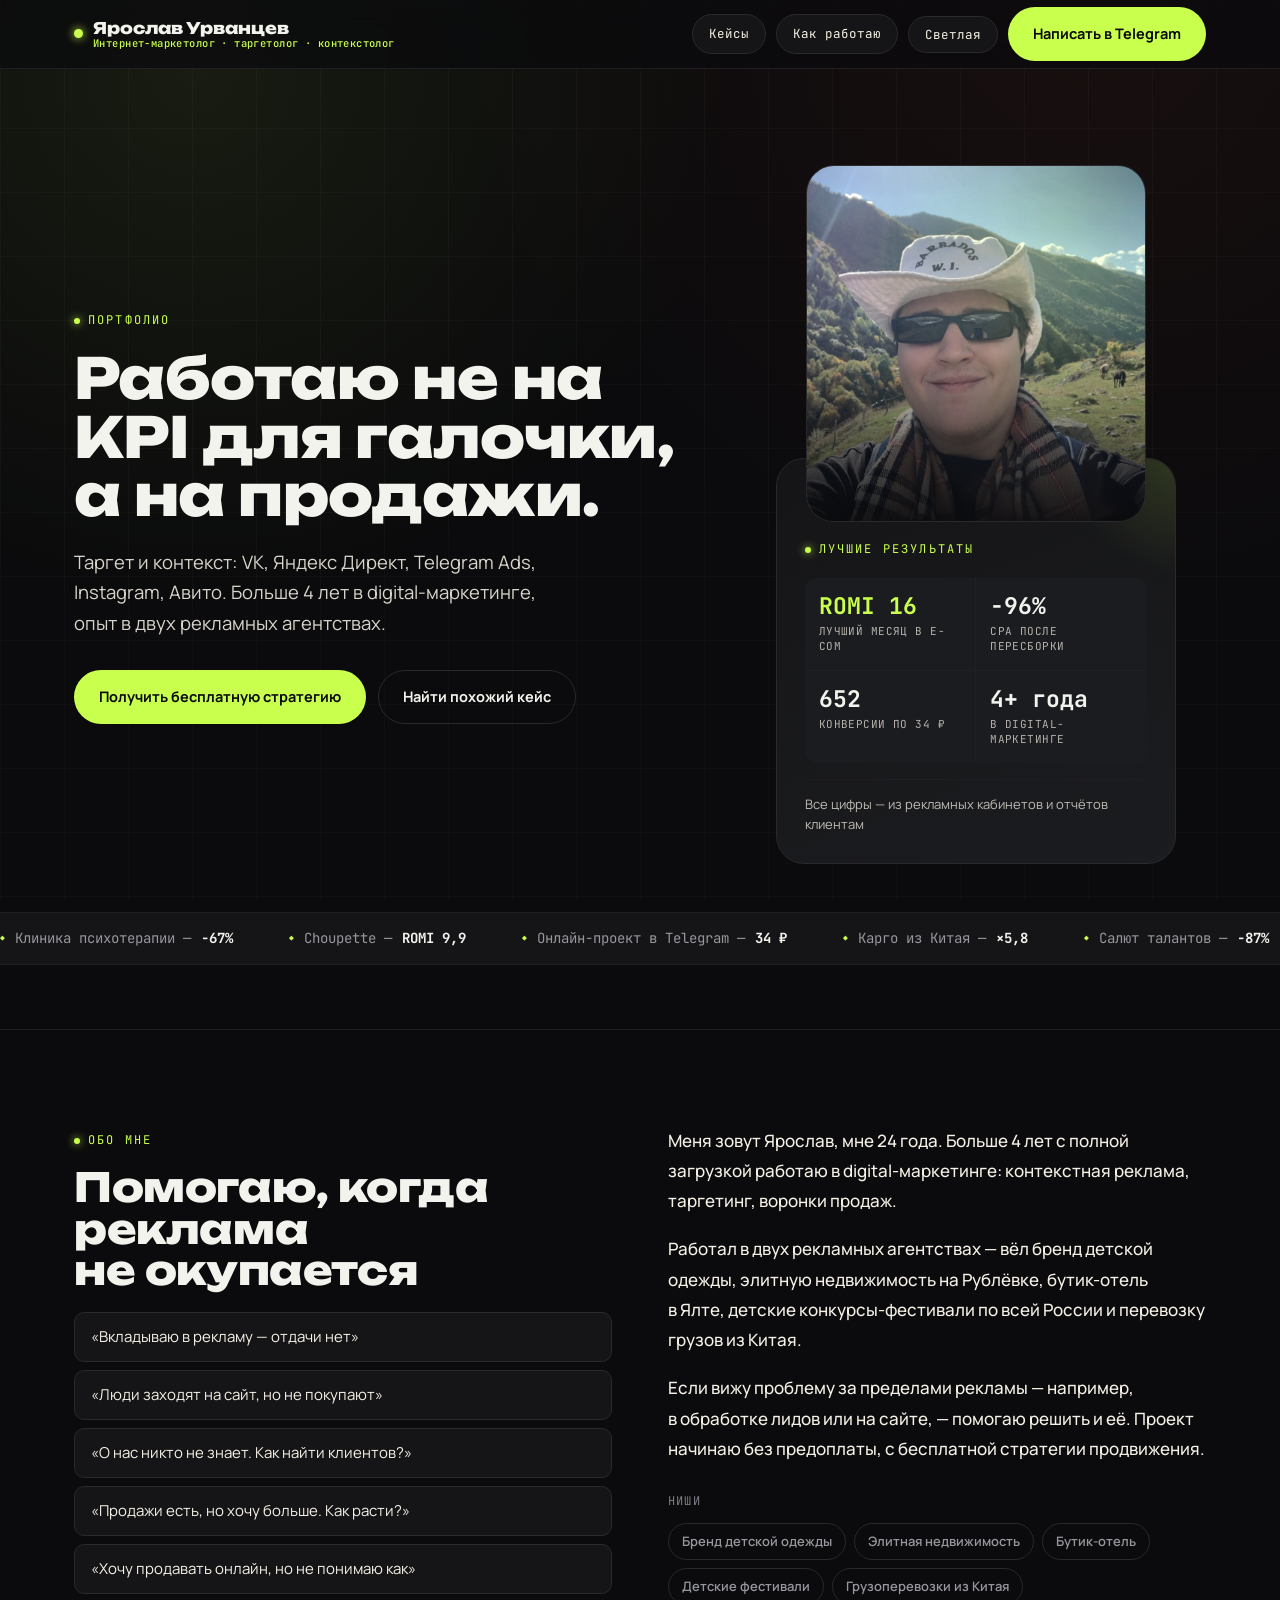
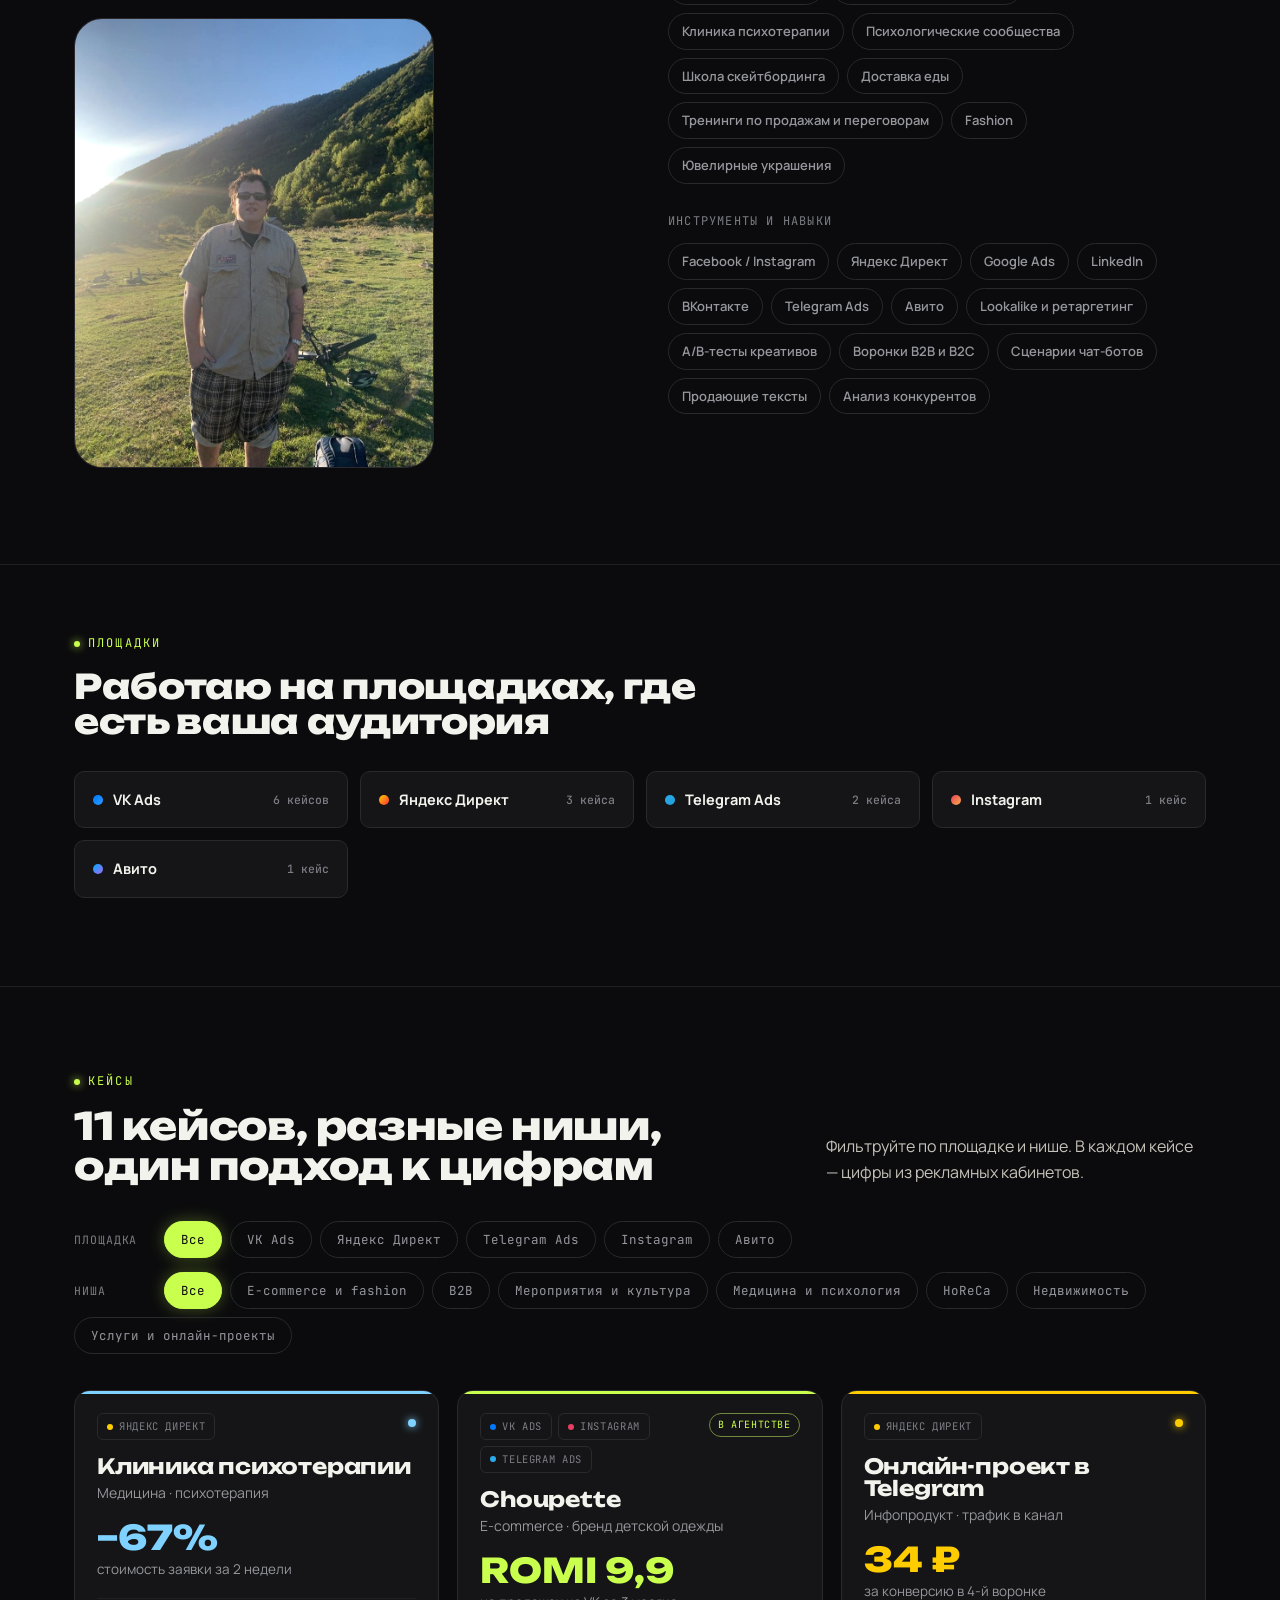
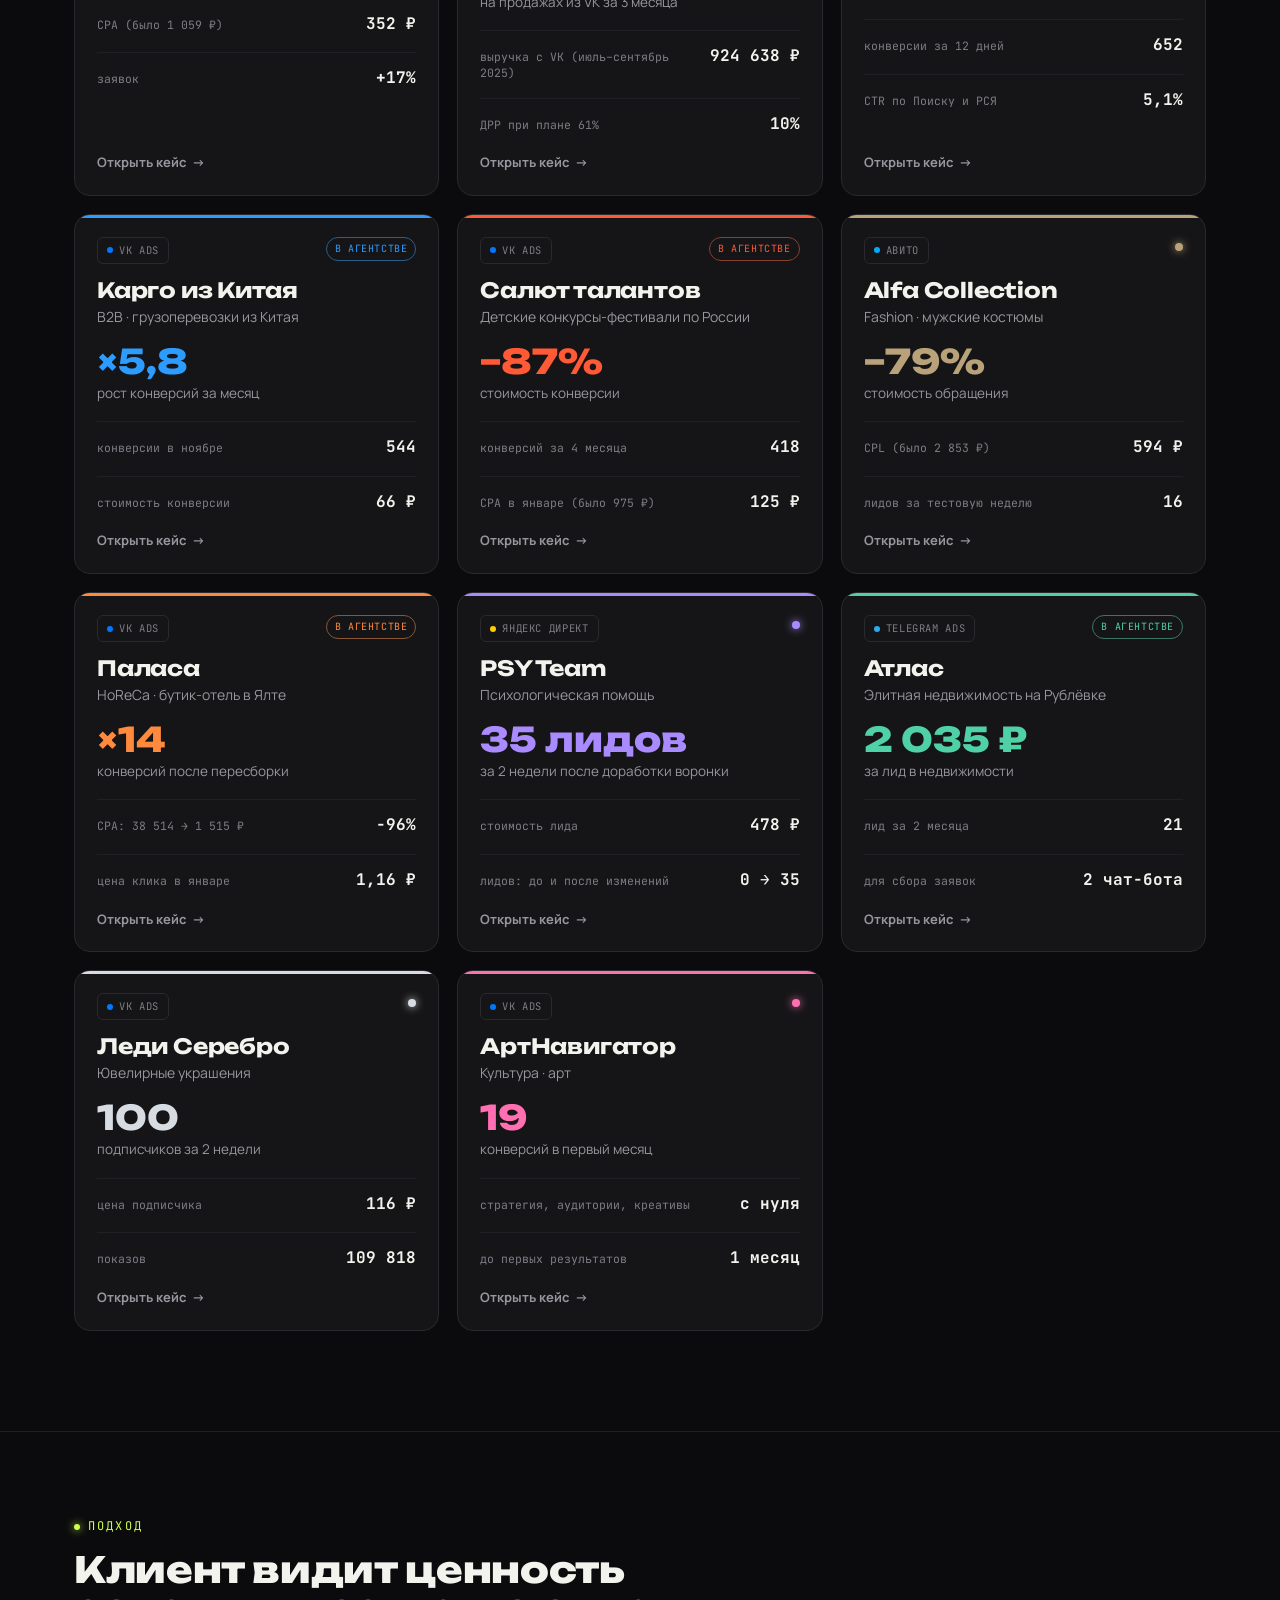
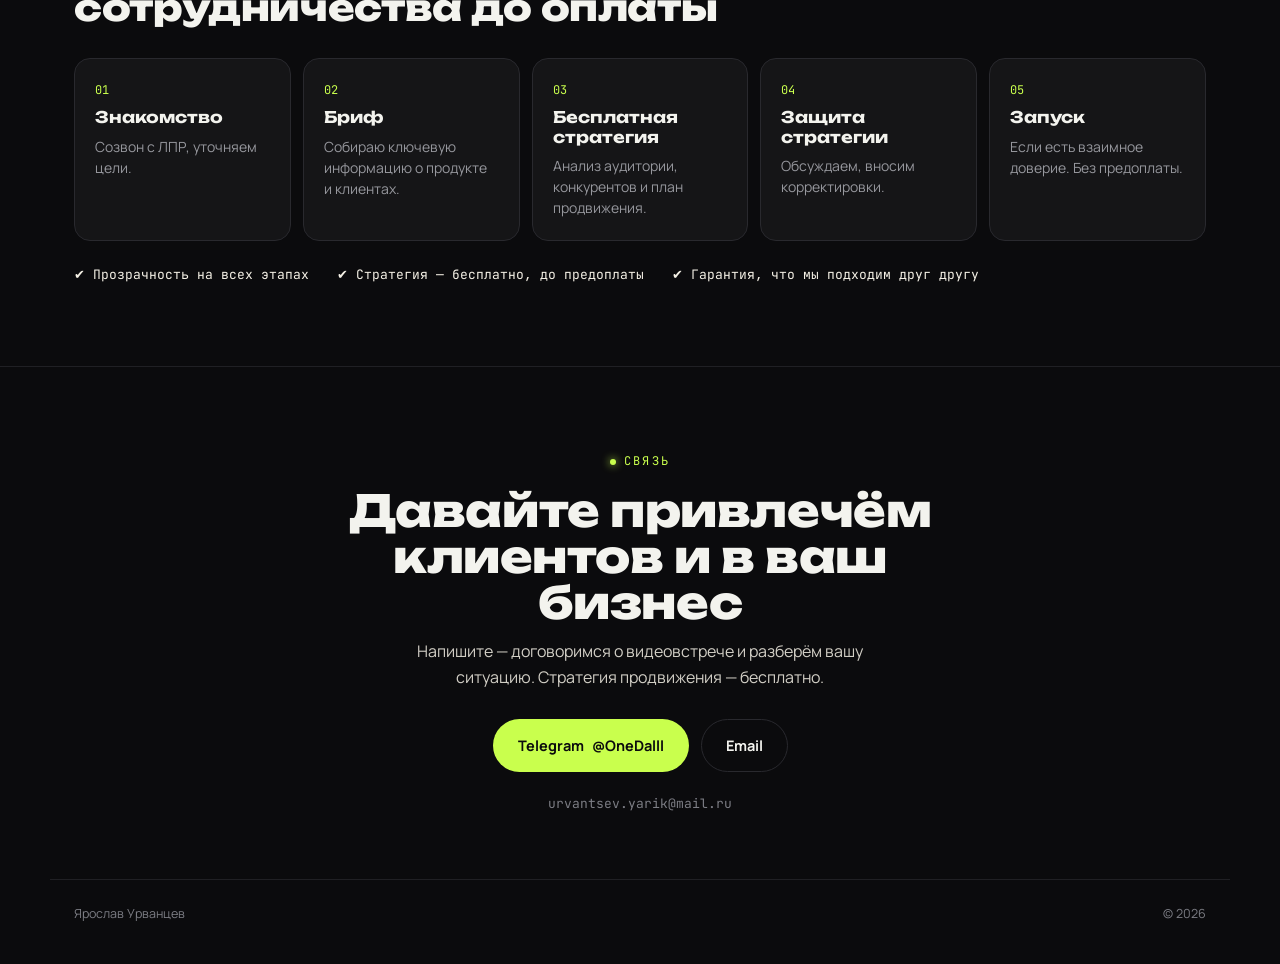
==== index.html @ d3ba94da "Add files via upload" ====
<!doctype html>
<html lang="ru">
<head>
<meta charset="utf-8">
<meta name="viewport" content="width=device-width, initial-scale=1">
<title>Таргетолог — портфолио</title>
<meta name="description" content="Портфолио таргетолога: кейсы в VK Ads, Яндекс Директ, Telegram Ads, Instagram и Авито.">
<link rel="preconnect" href="https://fonts.googleapis.com">
<link rel="preconnect" href="https://fonts.gstatic.com" crossorigin>
<link href="https://fonts.googleapis.com/css2?family=Unbounded:wght@600;700;800&family=Manrope:wght@400;500;600;700;800&family=JetBrains+Mono:wght@400;500;700&display=swap" rel="stylesheet">
<link rel="stylesheet" href="css/style.css">
<script>try{var t=localStorage.getItem("theme");if(t)document.documentElement.dataset.theme=t}catch(e){}</script>
</head>
<body>

<header class="site-header">
  <div class="container">
    <a class="brand" href="index.html">
      <span class="brand-dot"></span>
      <span class="brand-text"><span data-site="name"></span><span class="brand-tagline" data-site="tagline"></span></span>
    </a>
    <div class="header-actions">
      <a class="nav-link" href="#cases">Кейсы</a>
      <a class="nav-link" href="#process">Как работаю</a>
      <a class="icon-link" data-link="instagram" target="_blank" rel="noopener" aria-label="Instagram">
        <svg width="18" height="18" viewBox="0 0 24 24" fill="none"><rect x="2" y="2" width="20" height="20" rx="6" stroke="currentColor" stroke-width="1.8"/><circle cx="12" cy="12" r="4.2" stroke="currentColor" stroke-width="1.8"/><circle cx="17.4" cy="6.6" r="1.1" fill="currentColor"/></svg>
      </a>
      <button class="pill-btn" data-theme-toggle aria-label="Сменить тему">Светлая</button>
      <a class="btn btn-primary header-cta" data-link="telegram" target="_blank" rel="noopener">Написать в Telegram</a>
    </div>
  </div>
</header>

<section class="hero">
  <div class="container hero-grid">
    <div>
      <span class="eyebrow">Портфолио</span>
      <h1 class="hero-title" id="heroTitle"></h1>
      <p class="hero-sub" data-site="heroSub"></p>
      <div class="hero-ctas">
        <a class="btn btn-primary" data-link="telegram" target="_blank" rel="noopener">Получить бесплатную стратегию</a>
        <a class="btn btn-ghost" href="#cases">Найти похожий кейс</a>
      </div>
    </div>
    <div class="hero-visual" id="heroVisual">
      <div class="photo-frame" id="photoFrame"></div>
      <div class="tilt-card" id="tiltCard">
        <span class="eyebrow">Лучшие результаты</span>
        <div class="tilt-rows" id="tiltRows"></div>
        <p class="tilt-caption" data-site="statsCaption"></p>
      </div>
    </div>
  </div>
  <div class="ticker-wrap"><div class="ticker-track" id="tickerTrack"></div></div>
</section>

<section class="about" id="about">
  <div class="container about-grid">
    <div>
      <span class="eyebrow">Обо мне</span>
      <h2 data-site="aboutTitle"></h2>
      <ul class="pain-list" id="painList"></ul>
      <div class="about-photo" id="aboutPhoto"></div>
    </div>
    <div>
      <div class="about-body" id="aboutBody"></div>
      <div class="tag-group">
        <div class="tag-group-title">Ниши</div>
        <div class="tag-list" id="nicheTags"></div>
      </div>
      <div class="tag-group">
        <div class="tag-group-title">Инструменты и навыки</div>
        <div class="tag-list" id="skillTags"></div>
      </div>
    </div>
  </div>
</section>

<section class="platforms" id="platforms">
  <div class="container">
    <span class="eyebrow">Площадки</span>
    <h2>Работаю на площадках, где есть ваша аудитория</h2>
    <div class="platform-grid" id="platformGrid"></div>
  </div>
</section>

<section class="cases" id="cases">
  <div class="container">
    <div class="cases-head">
      <div>
        <span class="eyebrow">Кейсы</span>
        <h2 id="casesTitle"></h2>
      </div>
      <p class="cases-sub">Фильтруйте по площадке и нише. В каждом кейсе — цифры из рекламных кабинетов.</p>
    </div>
    <div class="filter-block">
      <div class="filters" id="platformFilters"></div>
      <div class="filters" id="nicheFilters"></div>
    </div>
    <div class="case-grid" id="caseGrid"></div>
  </div>
</section>

<section class="process" id="process">
  <div class="container">
    <span class="eyebrow">Подход</span>
    <h2>Клиент видит ценность сотрудничества до оплаты</h2>
    <ol class="process-list" id="processList"></ol>
    <div class="process-why">
      <span>✔ Прозрачность на всех этапах</span>
      <span>✔ Стратегия — бесплатно, до предоплаты</span>
      <span>✔ Гарантия, что мы подходим друг другу</span>
    </div>
  </div>
</section>

<footer class="site-footer" id="contact">
  <div class="container footer-inner">
    <span class="eyebrow">Связь</span>
    <h2>Давайте привлечём клиентов и в ваш бизнес</h2>
    <p class="footer-sub">Напишите — договоримся о видеовстрече и разберём вашу ситуацию. Стратегия продвижения — бесплатно.</p>
    <div class="footer-ctas">
      <a class="btn btn-primary" data-link="telegram" target="_blank" rel="noopener">Telegram <span data-site="telegramHandle"></span></a>
      <a class="btn btn-ghost" data-link="email">Email</a>
      <a class="btn btn-ghost" data-link="instagram" target="_blank" rel="noopener">Instagram</a>
    </div>
    <p class="footer-note" data-site="email"></p>
  </div>
  <div class="container footer-bottom"><span data-site="name"></span><span>© <span data-year></span></span></div>
</footer>

<script src="js/cases.js"></script>
<script src="js/common.js"></script>
<script src="js/main.js"></script>
</body>
</html>
---- css/style.css ----
/* ============================================================
   Токены. Тёмная тема по умолчанию, светлая — [data-theme="light"]
   ============================================================ */
:root {
  --bg: #0B0B0D;
  --bg-elev: #151517;
  --bg-elev-2: #1B1C1F;
  --line: #29292E;
  --line-soft: #202024;
  --text: #F3F3EE;
  --text-warm: #F5F1E6;
  --text-dim: #96979D;
  --text-faint: #7C7D84;
  --lime: #C9FF4D;
  --on-lime: #0B0B0D;
  --coral: #FF5A35;
  --case-accent: var(--lime);
  --grid-line: rgba(255,255,255,.025);
  --glow-a: rgba(201,255,77,.07);
  --glow-b: rgba(255,90,53,.06);
  --header-bg: rgba(11,11,13,.72);
  --photo-fade: rgba(11,11,13,.94);

  --font-display: "Unbounded", "Arial Black", sans-serif;
  --font-body: "Manrope", "Segoe UI", sans-serif;
  --font-mono: "JetBrains Mono", ui-monospace, Consolas, monospace;
  --radius-s: 10px; --radius-m: 16px; --radius-l: 28px;
  --container: 1180px;
}
:root[data-theme="light"] {
  --bg: #F4F3EE;
  --bg-elev: #FFFFFF;
  --bg-elev-2: #F0EFE9;
  --line: #DCDBD3;
  --line-soft: #E6E5DE;
  --text: #111113;
  --text-warm: #26251F;
  --text-dim: #5E5F65;
  --text-faint: #6E6F75;
  --lime: #4E7A00;
  --on-lime: #FFFFFF;
  --grid-line: rgba(0,0,0,.035);
  --glow-a: rgba(120,180,0,.10);
  --glow-b: rgba(255,90,53,.07);
  --header-bg: rgba(244,243,238,.8);
  --photo-fade: rgba(244,243,238,.9);
}

* { box-sizing: border-box; margin: 0; padding: 0; }
html { scroll-behavior: smooth; }
body {
  background: var(--bg); color: var(--text);
  font-family: var(--font-body); font-size: 16px; line-height: 1.6;
  -webkit-font-smoothing: antialiased; overflow-x: hidden;
}
body::before {
  content: ""; position: fixed; inset: 0; pointer-events: none; z-index: 0;
  background-image:
    radial-gradient(circle at 15% 8%, var(--glow-a), transparent 40%),
    radial-gradient(circle at 85% 0%, var(--glow-b), transparent 45%),
    linear-gradient(var(--grid-line) 1px, transparent 1px),
    linear-gradient(90deg, var(--grid-line) 1px, transparent 1px);
  background-size: auto, auto, 64px 64px, 64px 64px;
}
a { color: inherit; text-decoration: none; }
ul { list-style: none; }
img { max-width: 100%; display: block; }
button { font-family: inherit; cursor: pointer; }
.container { max-width: var(--container); margin: 0 auto; padding: 0 24px; position: relative; z-index: 1; }

.eyebrow {
  font-family: var(--font-mono); font-size: 12px; letter-spacing: .18em; text-transform: uppercase;
  color: var(--case-accent); display: inline-flex; align-items: center; gap: 8px;
}
.eyebrow::before {
  content: ""; width: 6px; height: 6px; border-radius: 50%;
  background: var(--case-accent); box-shadow: 0 0 8px var(--case-accent);
}
h1, h2, h3 { font-family: var(--font-display); font-weight: 800; line-height: 1.04; letter-spacing: -.01em; }

/* ---------- Header ---------- */
.site-header {
  position: sticky; top: 0; z-index: 50;
  backdrop-filter: blur(14px); background: var(--header-bg);
  border-bottom: 1px solid var(--line-soft);
}
.site-header .container { display: flex; align-items: center; justify-content: space-between; min-height: 68px; gap: 12px; }
.brand { font-family: var(--font-display); font-weight: 800; font-size: 16px; display: flex; align-items: center; gap: 10px; }
.brand-text { display: flex; flex-direction: column; line-height: 1.15; }
.brand-tagline { font-family: var(--font-mono); font-weight: 500; font-size: 10.5px; letter-spacing: .04em; color: var(--lime); }
.brand-dot { width: 9px; height: 9px; border-radius: 50%; background: var(--lime); box-shadow: 0 0 10px var(--lime); }
.header-actions { display: flex; align-items: center; gap: 10px; }
.icon-link {
  width: 38px; height: 38px; display: flex; align-items: center; justify-content: center;
  border-radius: 50%; border: 1px solid var(--line); color: var(--text-dim); transition: .2s;
}
.icon-link:hover { color: var(--lime); border-color: var(--lime); }
.nav-link, .pill-btn {
  font-family: var(--font-mono); font-size: 12.5px; color: var(--text-warm);
  border: 1px solid var(--line); background: var(--bg-elev);
  padding: 9px 16px; border-radius: 999px; transition: .2s;
}
.nav-link:hover, .pill-btn:hover { color: var(--on-lime); background: var(--lime); border-color: var(--lime); }

.btn {
  font-family: var(--font-body); font-weight: 700; font-size: 14.5px;
  padding: 14px 24px; min-height: 48px; border-radius: 999px; border: 1px solid transparent;
  display: inline-flex; align-items: center; justify-content: center; gap: 8px; text-align: center;
  transition: transform .18s, box-shadow .18s;
}
.btn-primary { background: var(--lime); color: var(--on-lime); }
.btn-primary:hover { transform: translateY(-2px); box-shadow: 0 10px 26px color-mix(in srgb, var(--lime) 30%, transparent); }
.btn-ghost { border-color: var(--line); color: var(--text); }
.btn-ghost:hover { border-color: var(--text-dim); transform: translateY(-2px); }

/* ---------- Hero ---------- */
.hero { padding: 96px 0 64px; }
.hero-grid { display: grid; grid-template-columns: 1.15fr .85fr; gap: 48px; align-items: center; }
.hero-title { font-size: clamp(30px, 4.4vw, 58px); margin: 18px 0 22px; }
.accent-word {
  background: linear-gradient(100deg, var(--lime), #8FE022 65%, var(--lime));
  -webkit-background-clip: text; background-clip: text; color: transparent;
}
:root[data-theme="light"] .accent-word { background: none; color: var(--lime); }
.hero-sub { font-size: 18.5px; line-height: 1.65; color: var(--text-warm); opacity: .88; max-width: 46ch; margin-bottom: 32px; }
.hero-ctas { display: flex; gap: 12px; flex-wrap: wrap; }

.hero-visual { perspective: 1200px; display: flex; flex-direction: column; align-items: center; }
.photo-frame {
  position: relative; width: 78%; max-width: 340px; aspect-ratio: 1 / 1.05;
  border-radius: var(--radius-l); overflow: hidden; border: 1px solid var(--line);
  margin-bottom: -64px; z-index: 1; background: var(--bg-elev);
}
.photo-frame::after {
  content: ""; position: absolute; inset: 0; pointer-events: none;
  background: linear-gradient(180deg, transparent 45%, var(--photo-fade) 100%),
              radial-gradient(circle at 75% 15%, color-mix(in srgb, var(--lime) 22%, transparent), transparent 55%);
}
.photo-frame img { width: 100%; height: 100%; object-fit: cover; object-position: center 22%; filter: grayscale(.25) contrast(1.05); }
.photo-frame.is-empty { display: grid; place-items: center; font-family: var(--font-display); font-size: 88px; color: var(--lime); padding-bottom: 40px; }

.tilt-card {
  position: relative; overflow: hidden; width: 100%; max-width: 400px;
  background: linear-gradient(160deg, var(--bg-elev), var(--bg-elev-2));
  border: 1px solid var(--line); border-radius: var(--radius-l);
  padding: 76px 28px 28px; transition: transform .15s ease-out;
}
.tilt-card::before {
  content: ""; position: absolute; inset: -40% -40% auto auto; width: 70%; height: 70%;
  background: radial-gradient(circle, color-mix(in srgb, var(--lime) 18%, transparent), transparent 70%);
  filter: blur(10px); pointer-events: none;
}
.tilt-card .eyebrow { margin-bottom: 18px; }
.tilt-rows { display: grid; grid-template-columns: 1fr 1fr; gap: 1px; background: var(--line-soft); border-radius: 12px; overflow: hidden; }
.tilt-row { display: flex; flex-direction: column; gap: 5px; padding: 16px 14px; background: var(--bg-elev-2); font-family: var(--font-mono); }
.tilt-row .label { color: var(--text-warm); opacity: .7; font-size: 11px; text-transform: uppercase; letter-spacing: .04em; line-height: 1.35; }
.tilt-row .value { font-size: 23px; font-weight: 700; line-height: 1.1; }
.tilt-row .value.accent { color: var(--lime); }
.tilt-caption { margin-top: 16px; padding-top: 14px; border-top: 1px solid var(--line-soft); font-size: 13px; color: var(--text-warm); opacity: .75; }

.ticker-wrap { margin-top: 48px; padding: 14px 0; overflow: hidden; background: var(--bg-elev); border-block: 1px solid var(--line-soft); position: relative; z-index: 1; }
.ticker-track { display: flex; gap: 56px; width: max-content; animation: ticker 36s linear infinite; font-family: var(--font-mono); font-size: 14px; color: var(--text-dim); white-space: nowrap; }
.ticker-track span { display: flex; align-items: center; gap: 10px; }
.ticker-track span::before { content: "◆"; color: var(--lime); font-size: 8px; }
.ticker-track b { color: var(--text); }
@keyframes ticker { to { transform: translateX(-50%); } }

/* ---------- About ---------- */
.about { padding: 96px 0; border-top: 1px solid var(--line-soft); }
.about-grid { display: grid; grid-template-columns: 1fr 1fr; gap: 56px; }
.about h2 { font-size: clamp(26px, 3.4vw, 40px); margin: 16px 0 20px; }
.about-body p { color: var(--text-warm); font-size: 17px; font-weight: 500; line-height: 1.78; }
.about-body p + p { margin-top: 18px; }
.tag-group { margin-top: 28px; }
.tag-group-title { font-family: var(--font-mono); font-size: 12px; letter-spacing: .1em; text-transform: uppercase; color: var(--text-faint); margin-bottom: 12px; }
.tag-list { display: flex; flex-wrap: wrap; gap: 8px; }
.tag { font-size: 13px; font-weight: 600; border: 1px solid var(--line); padding: 7px 13px; border-radius: 999px; color: var(--text-dim); transition: .18s; }
.tag:hover { border-color: var(--lime); color: var(--lime); }

/* ---------- Platforms ---------- */
.platforms { padding: 64px 0 88px; border-top: 1px solid var(--line-soft); }
.platforms h2 { font-size: clamp(24px, 3vw, 34px); margin: 14px 0 32px; max-width: 22ch; }
.platform-grid { display: grid; grid-template-columns: repeat(auto-fill, minmax(220px, 1fr)); gap: 12px; }
.platform-badge {
  display: flex; align-items: center; gap: 10px; padding: 16px 18px;
  border-radius: var(--radius-s); border: 1px solid var(--line); background: var(--bg-elev);
  font-weight: 700; font-size: 14.5px; white-space: nowrap; transition: transform .2s, border-color .2s, box-shadow .2s, background .2s;
}
.platform-badge small { margin-left: auto; font-family: var(--font-mono); font-weight: 500; font-size: 11.5px; color: var(--text-faint); }
.platform-dot { width: 10px; height: 10px; border-radius: 50%; background: linear-gradient(135deg, var(--p1), var(--p2)); flex-shrink: 0; }
.platform-badge:hover {
  transform: translateY(-3px);
  border-color: color-mix(in srgb, var(--p1) 55%, var(--line));
  background: linear-gradient(160deg, color-mix(in srgb, var(--p1) 12%, var(--bg-elev)), var(--bg-elev));
  box-shadow: 0 12px 26px color-mix(in srgb, var(--p1) 22%, transparent);
}

/* ---------- Cases ---------- */
.cases { padding: 80px 0 100px; border-top: 1px solid var(--line-soft); }
.cases-head { display: flex; justify-content: space-between; align-items: flex-end; gap: 24px; flex-wrap: wrap; margin-bottom: 36px; }
.cases h2 { font-size: clamp(26px, 3.2vw, 38px); margin-top: 14px; max-width: 20ch; }
.cases-sub { color: var(--text-warm); opacity: .8; max-width: 38ch; }
.filter-block { margin-bottom: 36px; display: flex; flex-direction: column; gap: 14px; }
.filters { display: flex; gap: 8px; flex-wrap: wrap; align-items: center; }
.filter-group-label { font-family: var(--font-mono); font-size: 11.5px; letter-spacing: .08em; text-transform: uppercase; color: var(--text-faint); margin-right: 6px; min-width: 76px; }
.filter-btn {
  font-family: var(--font-mono); font-size: 12.5px; padding: 9px 16px; border-radius: 999px;
  border: 1px solid var(--line); color: var(--text-dim); background: transparent; transition: .18s;
}
.filter-btn.active, .filter-btn:hover { color: var(--on-lime); background: var(--lime); border-color: var(--lime); box-shadow: 0 0 16px color-mix(in srgb, var(--lime) 30%, transparent); }
.empty-state { grid-column: 1 / -1; text-align: center; padding: 48px 24px; color: var(--text-faint); font-family: var(--font-mono); font-size: 14px; border: 1px dashed var(--line); border-radius: var(--radius-m); }

.case-grid { display: grid; grid-template-columns: repeat(3, 1fr); gap: 18px; }
.case-card {
  --ca: var(--lime);
  position: relative; overflow: hidden; display: flex; flex-direction: column; gap: 16px;
  background: var(--bg-elev); border: 1px solid var(--line); border-radius: var(--radius-m); padding: 22px;
  transition: transform .22s, border-color .22s, box-shadow .22s;
}
.case-card::after { content: ""; position: absolute; left: 0; right: 0; top: 0; height: 3px; background: var(--ca); }
.case-card::before {
  content: ""; position: absolute; right: -30%; top: -30%; width: 70%; height: 70%; pointer-events: none;
  background: radial-gradient(circle, color-mix(in srgb, var(--ca) 30%, transparent), transparent 70%);
  opacity: 0; transition: opacity .25s;
}
.case-card:hover { transform: translateY(-4px); border-color: color-mix(in srgb, var(--ca) 45%, var(--line)); box-shadow: 0 16px 34px rgba(0,0,0,.28); }
.case-card:hover::before { opacity: 1; }
.case-card-top { display: flex; justify-content: space-between; align-items: flex-start; gap: 10px; }
.case-platforms { display: flex; flex-wrap: wrap; gap: 6px; }
.case-platform {
  font-family: var(--font-mono); font-size: 10.5px; letter-spacing: .06em; text-transform: uppercase;
  color: var(--text-faint); border: 1px solid var(--line); padding: 4px 9px; border-radius: 6px;
  display: inline-flex; align-items: center; gap: 6px;
}
.case-platform i { width: 6px; height: 6px; border-radius: 50%; }
.case-niche-dot { width: 8px; height: 8px; border-radius: 50%; background: var(--ca); box-shadow: 0 0 8px var(--ca); flex-shrink: 0; margin-top: 6px; }
.case-card h3 { font-size: 21px; font-weight: 700; }
.case-card .niche { color: var(--text-dim); font-size: 14px; margin-top: 4px; }
.case-hero-metric .v { display: block; font-family: var(--font-display); font-weight: 800; font-size: 34px; line-height: 1.05; color: var(--ca); }
:root[data-theme="light"] .case-hero-metric .v { color: var(--text); }
.case-hero-metric .l { font-size: 13.5px; color: var(--text-dim); }
.case-metric-row { display: flex; justify-content: space-between; align-items: baseline; gap: 12px; padding-top: 12px; border-top: 1px solid var(--line-soft); font-family: var(--font-mono); }
.case-metric-row .m-label { font-size: 11.5px; color: var(--text-faint); line-height: 1.4; }
.case-metric-row .m-value { font-size: 16px; font-weight: 700; white-space: nowrap; }
.case-card-cta { margin-top: auto; font-size: 13px; font-weight: 700; color: var(--text-dim); display: flex; align-items: center; gap: 6px; }
.case-card:hover .case-card-cta { color: var(--text); }
.case-card-cta .arrow { transition: transform .2s; }
.case-card:hover .case-card-cta .arrow { transform: translateX(4px); }

/* ---------- Footer ---------- */
.site-footer { border-top: 1px solid var(--line-soft); padding: 80px 0 40px; position: relative; z-index: 1; }
.footer-inner { text-align: center; max-width: 680px; margin: 0 auto; }
.site-footer h2 { font-size: clamp(26px, 3.8vw, 44px); margin: 16px 0 14px; }
.footer-sub { color: var(--text-warm); opacity: .85; max-width: 52ch; margin: 0 auto 28px; }
.footer-ctas { display: flex; gap: 12px; justify-content: center; flex-wrap: wrap; }
.footer-bottom { margin-top: 64px; padding-top: 24px; border-top: 1px solid var(--line-soft); display: flex; justify-content: space-between; font-size: 12.5px; color: var(--text-faint); flex-wrap: wrap; gap: 12px; }

/* ---------- Case page ---------- */
.case-hero { padding: 72px 0 64px; position: relative; }
.case-hero::before {
  content: ""; position: absolute; inset: 0; pointer-events: none; z-index: 0;
  background:
    radial-gradient(ellipse 60% 55% at 12% 0%, color-mix(in srgb, var(--case-accent) 22%, transparent), transparent 70%),
    radial-gradient(ellipse 50% 45% at 92% 15%, color-mix(in srgb, var(--case-accent) 12%, transparent), transparent 65%);
}
.back-link {
  font-family: var(--font-mono); font-size: 13px; color: var(--text-warm);
  display: inline-flex; margin-bottom: 32px; padding: 9px 16px;
  border: 1px solid var(--line); border-radius: 999px; background: var(--bg-elev); transition: .18s;
}
.back-link:hover { color: #0B0B0D; background: var(--case-accent); border-color: var(--case-accent); }
.case-hero .eyebrow { display: flex; }
.case-hero-title { font-size: clamp(36px, 6vw, 64px); margin: 18px 0 10px; }
.case-hero-niche { font-size: 19px; color: var(--text-warm); opacity: .85; margin-bottom: 26px; }
.case-hero-meta { display: flex; gap: 32px; flex-wrap: wrap; font-family: var(--font-mono); font-size: 12.5px; color: var(--text-faint); text-transform: uppercase; letter-spacing: .06em; }
.case-hero-meta b { color: var(--text); display: block; font-family: var(--font-body); font-size: 15px; text-transform: none; letter-spacing: 0; margin-top: 4px; }

.case-big { margin-top: 48px; display: flex; align-items: baseline; gap: 18px; flex-wrap: wrap; }
.case-big .v { font-family: var(--font-display); font-weight: 800; font-size: clamp(48px, 8vw, 96px); line-height: 1; color: var(--case-accent); }
:root[data-theme="light"] .case-big .v { color: var(--text); }
.case-big .l { font-size: 18px; color: var(--text-warm); max-width: 30ch; }

.metric-panel { margin-top: 36px; display: grid; grid-template-columns: repeat(auto-fit, minmax(240px, 1fr)); gap: 14px; }
.metric-card { background: var(--bg-elev); border: 1px solid var(--line); border-left: 3px solid var(--case-accent); border-radius: var(--radius-s); padding: 20px 22px; }
.metric-card .m-label { font-family: var(--font-mono); font-size: 11.5px; text-transform: uppercase; letter-spacing: .06em; color: var(--text-faint); margin-bottom: 8px; display: block; line-height: 1.45; }
.metric-card .m-value { font-family: var(--font-mono); font-size: 28px; font-weight: 700; }

.case-body { margin-top: 48px; display: grid; grid-template-columns: 1fr 1fr; gap: 14px; }
.case-block { background: var(--bg-elev); border: 1px solid var(--line-soft); border-radius: var(--radius-m); padding: 24px; }
.case-block .label, .case-note .label { font-family: var(--font-mono); font-size: 11px; letter-spacing: .1em; color: var(--case-accent); text-transform: uppercase; display: block; margin-bottom: 12px; }
:root[data-theme="light"] .case-block .label, :root[data-theme="light"] .case-note .label { color: var(--text-dim); }
.case-block p, .case-block li { color: var(--text-warm); font-size: 15.5px; line-height: 1.65; }
.case-block ul { display: flex; flex-direction: column; gap: 10px; }
.case-block li { padding-left: 18px; position: relative; }
.case-block li::before { content: ""; position: absolute; left: 0; top: .62em; width: 6px; height: 6px; border-radius: 50%; background: var(--case-accent); }
.case-note { margin-top: 14px; background: linear-gradient(160deg, var(--bg-elev), var(--bg-elev-2)); border: 1px solid var(--line); border-radius: var(--radius-m); padding: 24px 28px; }
.case-note p { font-size: 17px; line-height: 1.7; font-style: italic; }

.ba { display: flex; flex-direction: column; gap: 10px; }
.ba-label { font-size: 13px; color: var(--text-dim); }
.ba-row { display: grid; grid-template-columns: 56px 1fr auto; align-items: center; gap: 10px; font-family: var(--font-mono); font-size: 12.5px; }
.ba-bar { height: 10px; border-radius: 999px; background: var(--bg-elev-2); overflow: hidden; }
.ba-bar i { display: block; height: 100%; border-radius: 999px; }
.ba-before i { background: var(--text-faint); }
.ba-after i { background: var(--case-accent); }

.case-nav { margin-top: 64px; padding-top: 32px; border-top: 1px solid var(--line-soft); display: flex; justify-content: space-between; gap: 16px; flex-wrap: wrap; }
.case-nav a { font-family: var(--font-mono); font-size: 13px; color: var(--text-dim); transition: .18s; }
.case-nav a:hover { color: var(--case-accent); }


/* ---------- About extras ---------- */
.pain-list { display: flex; flex-direction: column; gap: 8px; margin-top: 8px; }
.pain-list li { font-size: 15px; color: var(--text-warm); padding: 12px 16px; border: 1px solid var(--line); border-radius: var(--radius-s); background: var(--bg-elev); }
.about-photo { margin-top: 24px; border-radius: var(--radius-l); overflow: hidden; border: 1px solid var(--line); max-width: 360px; aspect-ratio: 4 / 5; }
.about-photo img { width: 100%; height: 100%; object-fit: cover; object-position: center 30%; filter: grayscale(.2) contrast(1.05); }
.case-agency { font-family: var(--font-mono); font-size: 10px; letter-spacing: .06em; text-transform: uppercase; color: var(--ca); border: 1px solid color-mix(in srgb, var(--ca) 45%, var(--line)); padding: 3px 8px; border-radius: 999px; white-space: nowrap; }
.footer-note { color: var(--text-faint); font-family: var(--font-mono); font-size: 13px; margin-top: 22px; }

/* ---------- Process ---------- */
.process { padding: 80px 0; border-top: 1px solid var(--line-soft); }
.process h2 { font-size: clamp(24px, 3vw, 36px); margin: 14px 0 32px; max-width: 24ch; }
.process-list { list-style: none; display: grid; grid-template-columns: repeat(5, 1fr); gap: 12px; counter-reset: none; }
.process-list li { background: var(--bg-elev); border: 1px solid var(--line); border-radius: var(--radius-m); padding: 22px 20px; display: flex; flex-direction: column; gap: 8px; }
.process-list i { font-style: normal; font-family: var(--font-mono); font-size: 12px; color: var(--lime); }
.process-list b { font-family: var(--font-display); font-weight: 700; font-size: 16px; line-height: 1.2; }
.process-list span { color: var(--text-dim); font-size: 14px; line-height: 1.5; }
.process-why { display: flex; flex-wrap: wrap; gap: 10px 28px; margin-top: 24px; font-family: var(--font-mono); font-size: 13px; color: var(--text-warm); }
@media (max-width: 980px) { .process-list { grid-template-columns: repeat(2, 1fr); } }
@media (max-width: 520px) { .process-list { grid-template-columns: 1fr; } }

/* ---------- Utility ---------- */
.reveal { opacity: 0; transform: translateY(18px); transition: opacity .6s ease, transform .6s ease; }
.reveal.in { opacity: 1; transform: none; }
::selection { background: var(--lime); color: var(--on-lime); }

/* ---------- Responsive ---------- */
@media (max-width: 980px) { .case-grid { grid-template-columns: repeat(2, 1fr); } }
@media (max-width: 900px) {
  .hero-grid, .about-grid, .case-body { grid-template-columns: 1fr; }
  .hero-visual { margin-top: 12px; }
  .photo-frame { max-width: 280px; }
}
@media (max-width: 640px) {
  .container { padding: 0 16px; }
  .nav-link { display: none; }
  .hero { padding: 56px 0 40px; }
  .about, .platforms { padding: 56px 0; }
  .cases { padding: 56px 0 72px; }
  .case-grid { grid-template-columns: 1fr; }
  .hero-ctas .btn { flex: 1 1 auto; }
  .filter-group-label { width: 100%; }
  .footer-bottom { flex-direction: column; align-items: center; }
}
@media (max-width: 480px) {
  .header-cta { display: none; }
  .photo-frame { max-width: 210px; margin-bottom: -36px; }
  .tilt-card { padding: 52px 18px 20px; }
  .tilt-row .value { font-size: 19px; }
  .platform-grid { grid-template-columns: 1fr; }
}
@media (prefers-reduced-motion: reduce) {
  * { transition: none !important; scroll-behavior: auto !important; }
  .ticker-track { animation: none; }
  .reveal { opacity: 1; transform: none; }
}
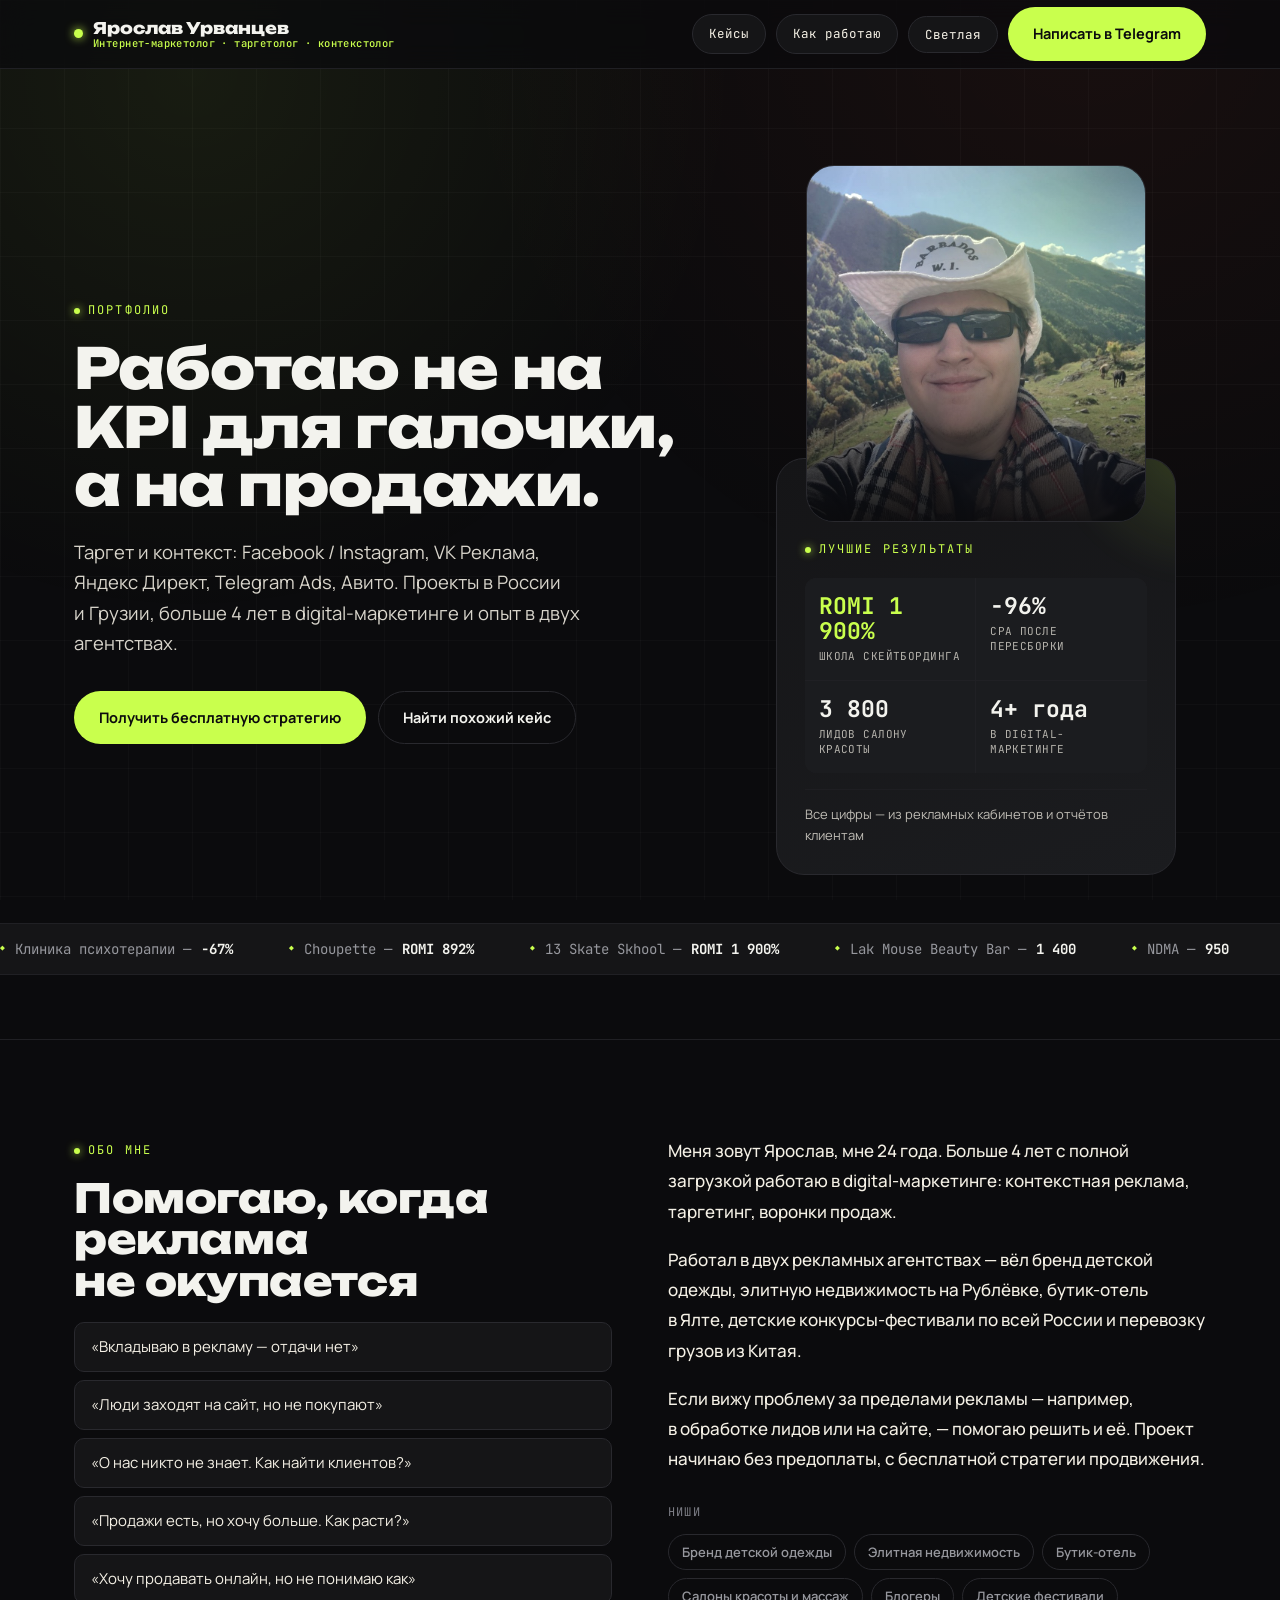
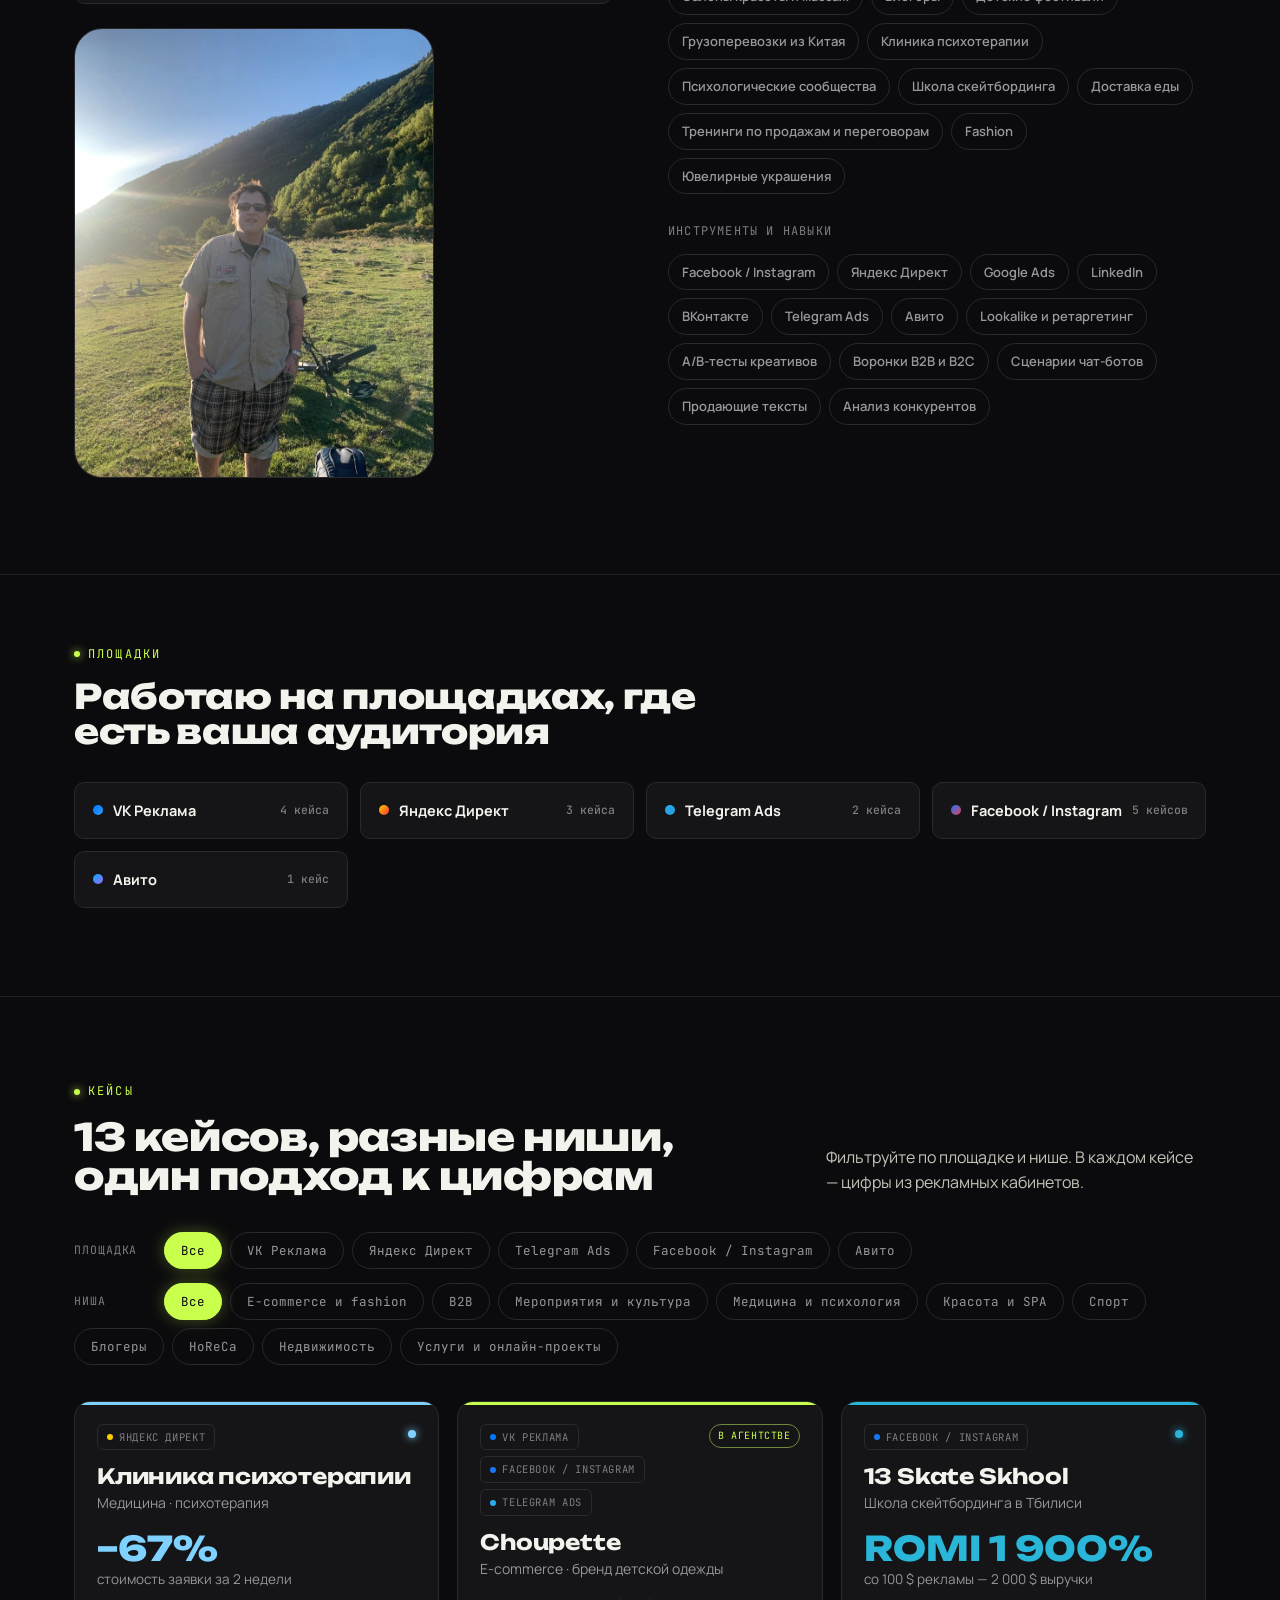
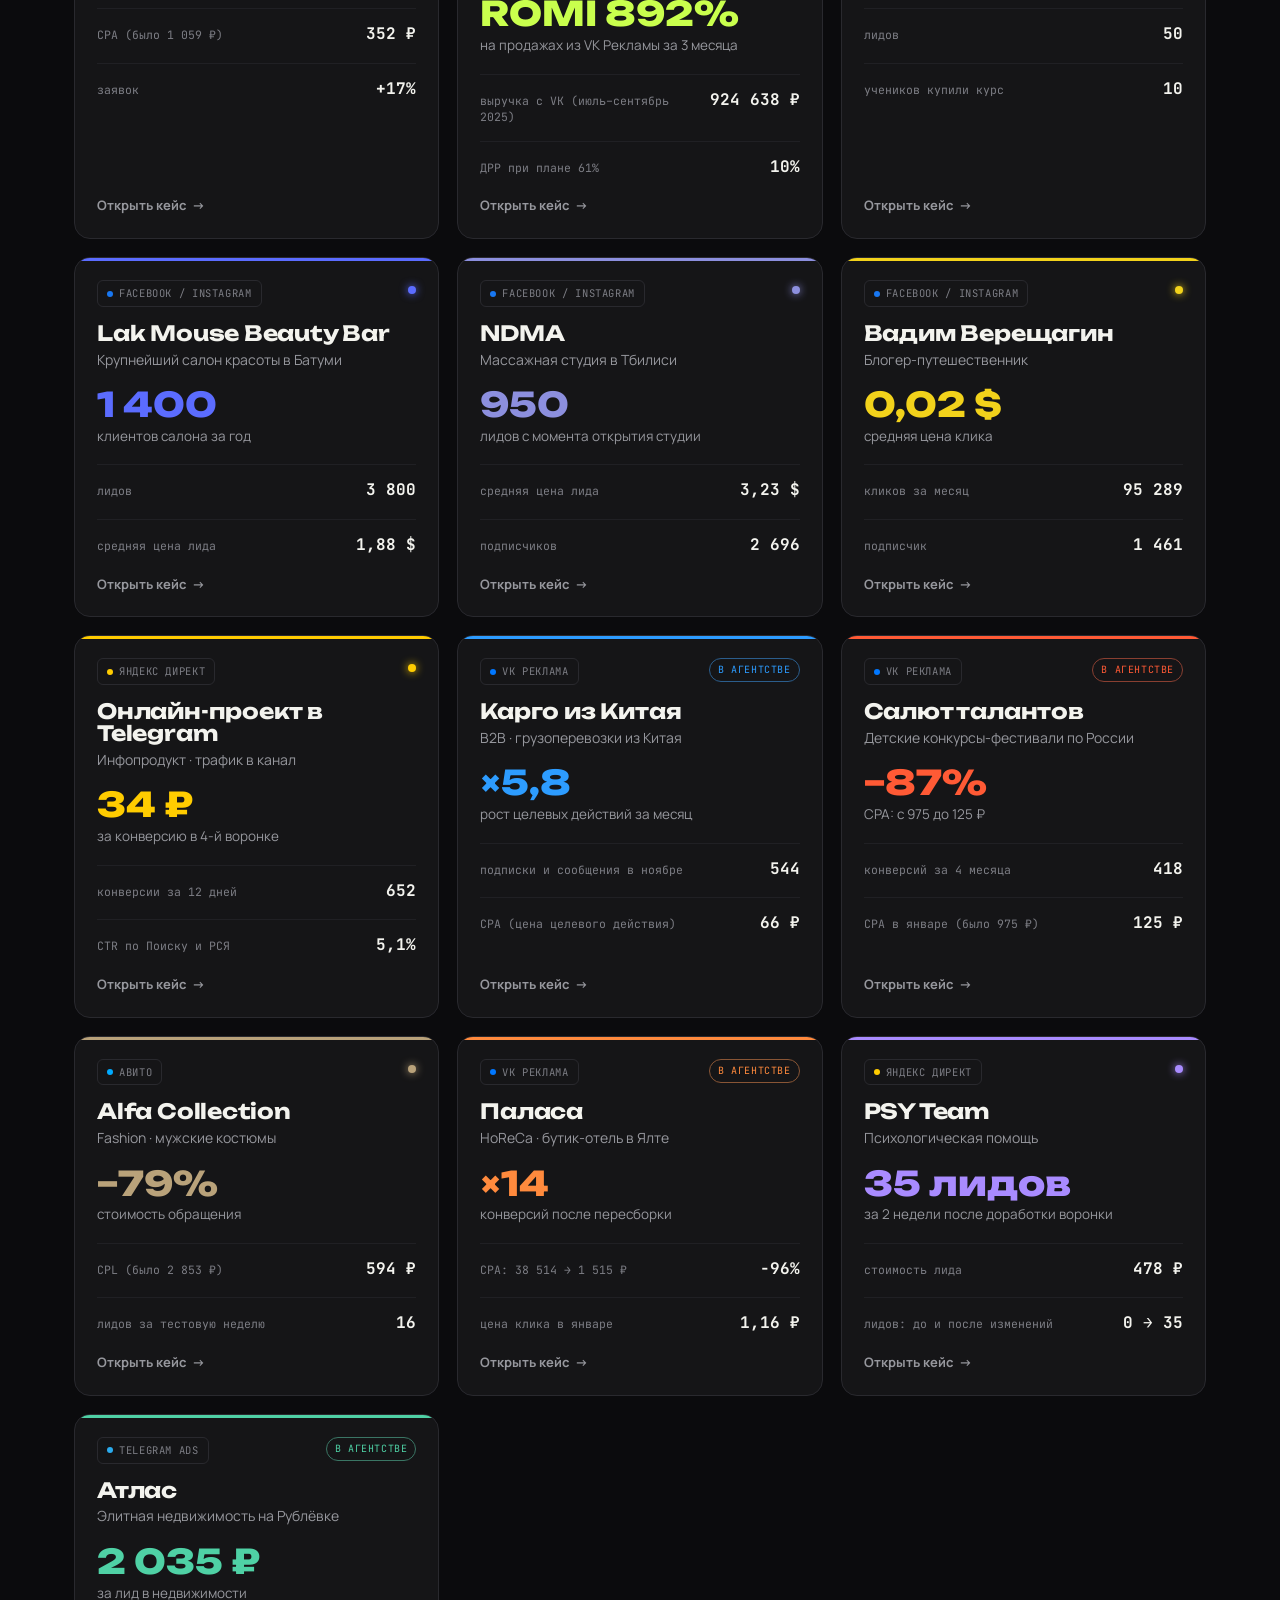
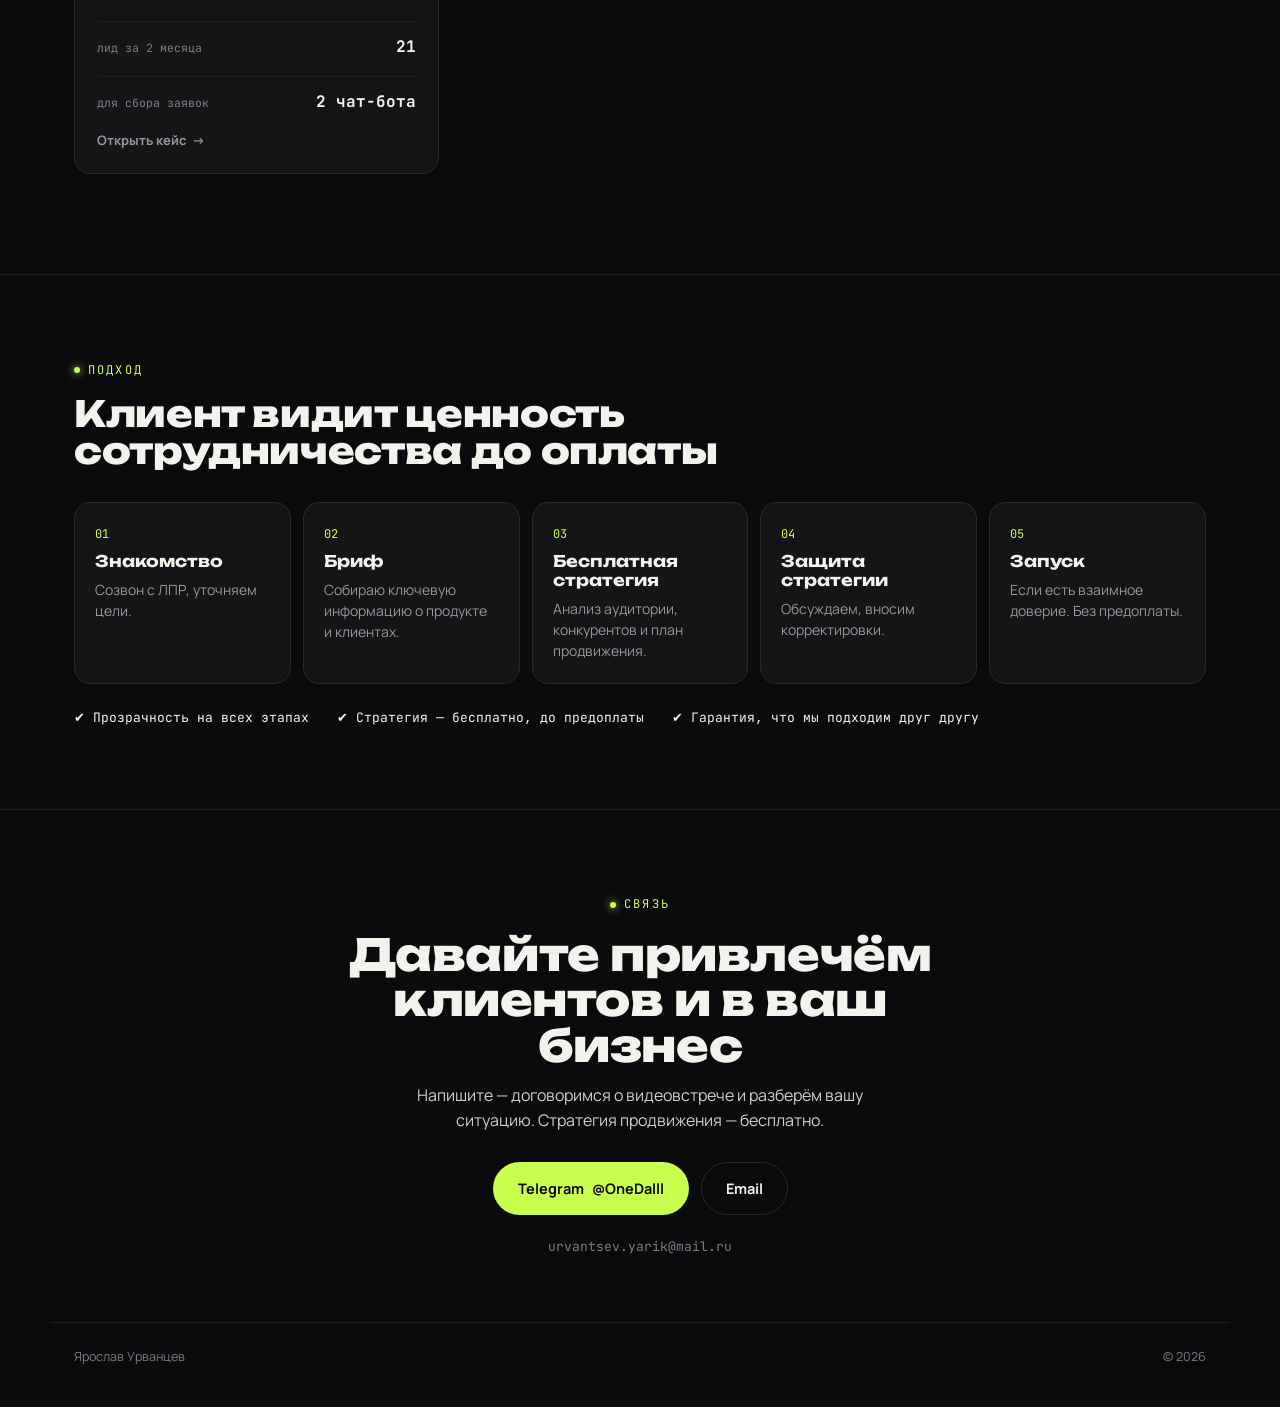
==== commit 07bc8966: "Add files via upload" ====
--- a/index.html
+++ b/index.html
@@ -3,8 +3,8 @@
 <head>
 <meta charset="utf-8">
 <meta name="viewport" content="width=device-width, initial-scale=1">
-<title>Таргетолог — портфолио</title>
-<meta name="description" content="Портфолио таргетолога: кейсы в VK Ads, Яндекс Директ, Telegram Ads, Instagram и Авито.">
+<title>Ярослав Урванцев — таргетолог и контекстолог</title>
+<meta name="description" content="Ярослав Урванцев — интернет-маркетолог, таргетолог, контекстолог. Кейсы в VK Рекламе, Яндекс Директе, Telegram Ads, Facebook / Instagram и на Авито.">
 <link rel="preconnect" href="https://fonts.googleapis.com">
 <link rel="preconnect" href="https://fonts.gstatic.com" crossorigin>
 <link href="https://fonts.googleapis.com/css2?family=Unbounded:wght@600;700;800&family=Manrope:wght@400;500;600;700;800&family=JetBrains+Mono:wght@400;500;700&display=swap" rel="stylesheet">
